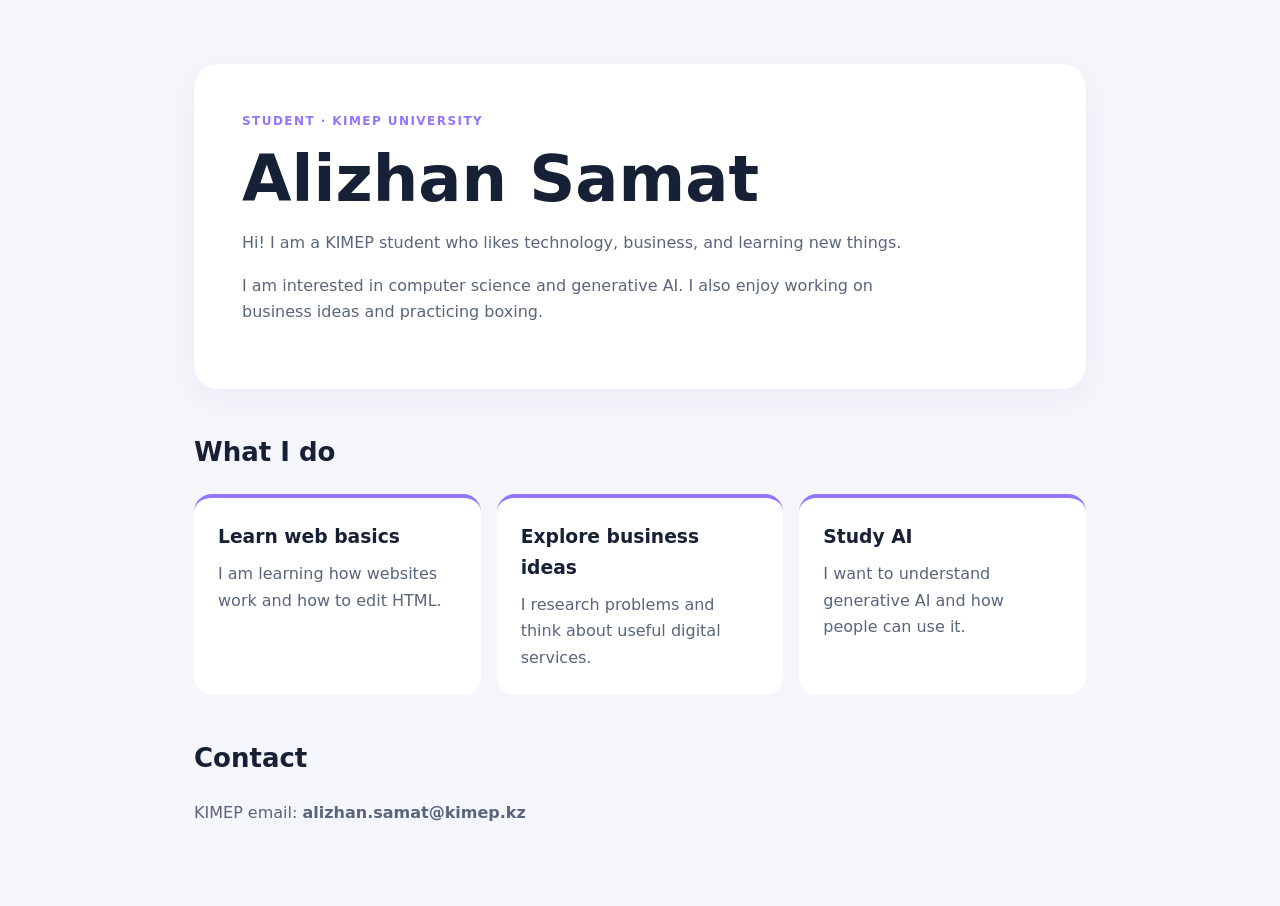
==== index.html @ 669b912b "Add classwork homepage" ====
<!doctype html>
<html lang="en">
<head>
  <meta charset="utf-8">
  <meta name="viewport" content="width=device-width,initial-scale=1">
  <title>Alizhan Samat | Personal Page</title>
  <style>
    :root{--accent:#9475ff;--ink:#172136;--muted:#59657b;--bg:#f5f6fc}
    *{box-sizing:border-box}body{margin:0;background:var(--bg);color:var(--ink);font:16px/1.65 system-ui,Arial,sans-serif}
    main{max-width:940px;margin:0 auto;padding:64px 24px}header{padding:48px;background:white;border-radius:24px;box-shadow:0 10px 32px #2324440b}
    .eyebrow{color:var(--accent);font-weight:700;letter-spacing:.12em;text-transform:uppercase;font-size:12px}
    h1{font-size:clamp(36px,7vw,64px);line-height:1.1;margin:12px 0}h2{font-size:26px;margin:0 0 20px}
    p{max-width:660px;color:var(--muted)}.grid{display:grid;grid-template-columns:repeat(3,1fr);gap:16px}
    section{margin-top:42px}.tile{background:white;border-radius:18px;padding:24px;border-top:4px solid var(--accent)}
    .tile h3{margin:0 0 8px}.tile p{margin:0}a{color:#6346ce;font-weight:600}
    @media(max-width:650px){main{padding:22px 16px}header{padding:28px}.grid{grid-template-columns:1fr}}
  </style>
</head>
<body>
  <main>
    <header>
      <div class="eyebrow">Student · KIMEP University</div>
      <h1>Alizhan Samat</h1>
      <p>Hi! I am a KIMEP student who likes technology, business, and learning new things.</p>
      <p>I am interested in computer science and generative AI. I also enjoy working on business ideas and practicing boxing.</p>
    </header>
    <section>
      <h2>What I do</h2>
      <div class="grid">
        <div class="tile"><h3>Learn web basics</h3><p>I am learning how websites work and how to edit HTML.</p></div>
        <div class="tile"><h3>Explore business ideas</h3><p>I research problems and think about useful digital services.</p></div>
        <div class="tile"><h3>Study AI</h3><p>I want to understand generative AI and how people can use it.</p></div>
      </div>
    </section>
    <section><h2>Contact</h2><p>KIMEP email: <strong>alizhan.samat@kimep.kz</strong></p></section>
  </main>
</body>
</html>
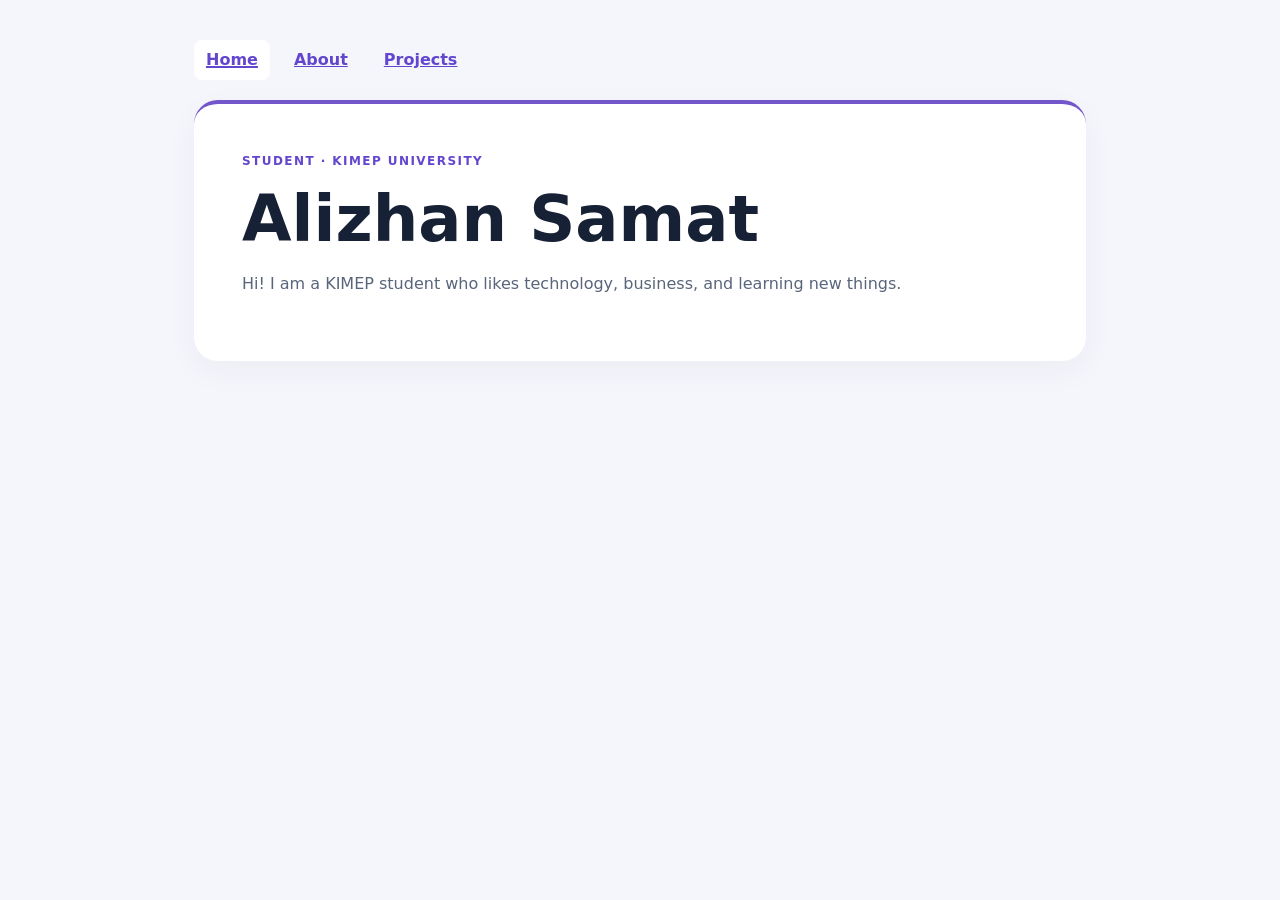
==== commit 0565e86c: "Build three-page Week 14 website" ====
--- a/index.html
+++ b/index.html
@@ -2,37 +2,22 @@
 <html lang="en">
 <head>
   <meta charset="utf-8">
-  <meta name="viewport" content="width=device-width,initial-scale=1">
-  <title>Alizhan Samat | Personal Page</title>
-  <style>
-    :root{--accent:#9475ff;--ink:#172136;--muted:#59657b;--bg:#f5f6fc}
-    *{box-sizing:border-box}body{margin:0;background:var(--bg);color:var(--ink);font:16px/1.65 system-ui,Arial,sans-serif}
-    main{max-width:940px;margin:0 auto;padding:64px 24px}header{padding:48px;background:white;border-radius:24px;box-shadow:0 10px 32px #2324440b}
-    .eyebrow{color:var(--accent);font-weight:700;letter-spacing:.12em;text-transform:uppercase;font-size:12px}
-    h1{font-size:clamp(36px,7vw,64px);line-height:1.1;margin:12px 0}h2{font-size:26px;margin:0 0 20px}
-    p{max-width:660px;color:var(--muted)}.grid{display:grid;grid-template-columns:repeat(3,1fr);gap:16px}
-    section{margin-top:42px}.tile{background:white;border-radius:18px;padding:24px;border-top:4px solid var(--accent)}
-    .tile h3{margin:0 0 8px}.tile p{margin:0}a{color:#6346ce;font-weight:600}
-    @media(max-width:650px){main{padding:22px 16px}header{padding:28px}.grid{grid-template-columns:1fr}}
-  </style>
+  <meta name="viewport" content="width=device-width, initial-scale=1">
+  <title>Home | Alizhan Samat</title>
+  <link rel="stylesheet" href="style.css">
 </head>
 <body>
   <main>
+    <nav aria-label="Main menu">
+      <a href="index.html" aria-current="page">Home</a>
+      <a href="about.html">About</a>
+      <a href="projects.html">Projects</a>
+    </nav>
     <header>
       <div class="eyebrow">Student · KIMEP University</div>
       <h1>Alizhan Samat</h1>
       <p>Hi! I am a KIMEP student who likes technology, business, and learning new things.</p>
-      <p>I am interested in computer science and generative AI. I also enjoy working on business ideas and practicing boxing.</p>
     </header>
-    <section>
-      <h2>What I do</h2>
-      <div class="grid">
-        <div class="tile"><h3>Learn web basics</h3><p>I am learning how websites work and how to edit HTML.</p></div>
-        <div class="tile"><h3>Explore business ideas</h3><p>I research problems and think about useful digital services.</p></div>
-        <div class="tile"><h3>Study AI</h3><p>I want to understand generative AI and how people can use it.</p></div>
-      </div>
-    </section>
-    <section><h2>Contact</h2><p>KIMEP email: <strong>alizhan.samat@kimep.kz</strong></p></section>
   </main>
 </body>
 </html>
--- a/style.css
+++ b/style.css
@@ -0,0 +1,89 @@
+:root {
+  --accent: #7456cb;
+  --ink: #172136;
+  --muted: #59657b;
+  --bg: #f5f6fc;
+}
+
+* { box-sizing: border-box; }
+
+body {
+  margin: 0;
+  background: var(--bg);
+  color: var(--ink);
+  font: 16px/1.65 system-ui, Arial, sans-serif;
+}
+
+main {
+  max-width: 940px;
+  margin: 0 auto;
+  padding: 40px 24px 64px;
+}
+
+nav {
+  display: flex;
+  flex-wrap: wrap;
+  gap: 4px 12px;
+  margin-bottom: 20px;
+}
+
+nav a {
+  padding: 7px 12px;
+  border-radius: 8px;
+}
+
+nav a[aria-current="page"] {
+  background: white;
+  text-decoration-thickness: 2px;
+}
+
+header {
+  padding: 48px;
+  background: white;
+  border-top: 4px solid var(--accent);
+  border-radius: 24px;
+  box-shadow: 0 10px 32px #2324440b;
+}
+
+.eyebrow {
+  color: #6346ce;
+  font-size: 12px;
+  font-weight: 700;
+  letter-spacing: .12em;
+  text-transform: uppercase;
+}
+
+h1 {
+  margin: 12px 0;
+  font-size: clamp(36px, 7vw, 64px);
+  line-height: 1.1;
+}
+
+h2 { margin: 0 0 20px; font-size: 26px; }
+p { max-width: 660px; color: var(--muted); }
+
+.grid {
+  display: grid;
+  grid-template-columns: repeat(3, 1fr);
+  gap: 16px;
+}
+
+section { margin-top: 42px; }
+
+.tile {
+  padding: 24px;
+  background: white;
+  border-top: 4px solid var(--accent);
+  border-radius: 18px;
+}
+
+.tile h3 { margin: 0 0 8px; }
+.tile p { margin: 0; }
+a { color: #6346ce; font-weight: 600; }
+img { display: block; max-width: 100%; height: auto; }
+
+@media (max-width: 650px) {
+  main { padding: 22px 16px; }
+  header { padding: 24px; }
+  .grid { grid-template-columns: 1fr; }
+}
